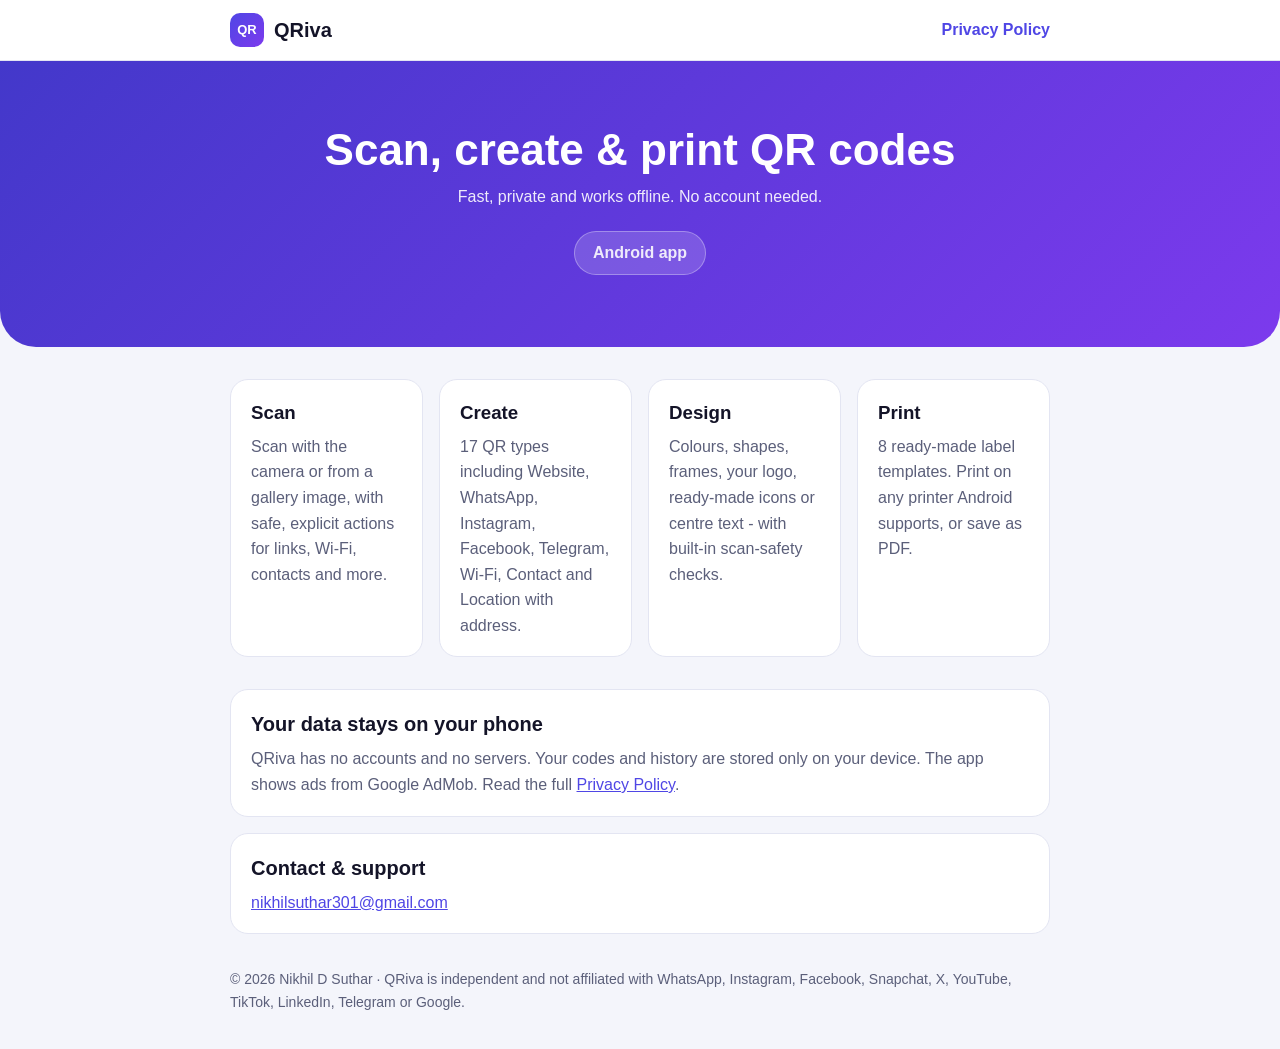
==== index.html @ a1985238 "QRiva website and privacy policy" ====
<!DOCTYPE html>
<html lang="en">
<head>
<meta charset="utf-8">
<meta name="viewport" content="width=device-width, initial-scale=1">
<title>QRiva - Scan, create and print QR codes</title>
<meta name="description" content="QRiva is a fast, private QR code scanner, creator and label printer for Android. Works offline.">
<link rel="stylesheet" href="style.css">
</head>
<body>
<header class="top">
  <div class="wrap">
    <a class="brand" href="index.html"><span class="logo">QR</span> QRiva</a>
    <nav><a href="privacy-policy.html">Privacy Policy</a></nav>
  </div>
</header>

<section class="hero">
  <div class="wrap">
    <h1>Scan, create &amp; print QR codes</h1>
    <p>Fast, private and works offline. No account needed.</p>
    <p class="cta"><span class="pill">Android app</span></p>
  </div>
</section>

<main class="wrap">
  <section class="grid">
    <article><h3>Scan</h3><p>Scan with the camera or from a gallery image, with safe, explicit actions for links, Wi-Fi, contacts and more.</p></article>
    <article><h3>Create</h3><p>17 QR types including Website, WhatsApp, Instagram, Facebook, Telegram, Wi-Fi, Contact and Location with address.</p></article>
    <article><h3>Design</h3><p>Colours, shapes, frames, your logo, ready-made icons or centre text - with built-in scan-safety checks.</p></article>
    <article><h3>Print</h3><p>8 ready-made label templates. Print on any printer Android supports, or save as PDF.</p></article>
  </section>

  <section class="note">
    <h2>Your data stays on your phone</h2>
    <p>QRiva has no accounts and no servers. Your codes and history are stored only on your device. The app shows ads from Google AdMob.
    Read the full <a href="privacy-policy.html">Privacy Policy</a>.</p>
  </section>

  <section class="note">
    <h2>Contact &amp; support</h2>
    <p><a href="mailto:nikhilsuthar301@gmail.com">nikhilsuthar301@gmail.com</a></p>
  </section>
</main>

<footer class="foot"><div class="wrap">&copy; 2026 Nikhil D Suthar &middot; QRiva is independent and not affiliated with WhatsApp, Instagram, Facebook, Snapchat, X, YouTube, TikTok, LinkedIn, Telegram or Google.</div></footer>
</body>
</html>
---- style.css ----
:root {
  --bg: #f4f5fb; --surface: #ffffff; --text: #141428; --muted: #5b5f7a;
  --primary: #4f46e5; --primary-2: #7c3aed; --line: #e3e5f2;
}
@media (prefers-color-scheme: dark) {
  :root { --bg: #0d1020; --surface: #171a33; --text: #eef0ff; --muted: #a3a8c8; --primary: #8b85ff; --line: #2a2e52; }
}
* { box-sizing: border-box; }
html { -webkit-text-size-adjust: 100%; }
body { margin: 0; background: var(--bg); color: var(--text);
  font: 16px/1.6 -apple-system, BlinkMacSystemFont, "Segoe UI", Roboto, Helvetica, Arial, sans-serif; }
.wrap { max-width: 860px; margin: 0 auto; padding: 0 20px; }
a { color: var(--primary); }
.top { background: var(--surface); border-bottom: 1px solid var(--line); }
.top .wrap { display: flex; align-items: center; justify-content: space-between; height: 60px; }
.brand { display: inline-flex; align-items: center; gap: 10px; font-weight: 700; font-size: 20px; color: var(--text); text-decoration: none; }
.logo { display: inline-grid; place-items: center; width: 34px; height: 34px; border-radius: 10px; color: #fff; font-size: 13px; font-weight: 800;
  background: linear-gradient(135deg, var(--primary), var(--primary-2)); }
nav a { text-decoration: none; font-weight: 600; }
.hero { color: #fff; text-align: center; padding: 64px 0 72px;
  background: linear-gradient(135deg, #4338ca, #7c3aed); border-radius: 0 0 36px 36px; }
.hero h1 { margin: 0 0 8px; font-size: clamp(28px, 6vw, 44px); line-height: 1.15; }
.hero p { margin: 0; opacity: .9; }
.cta { margin-top: 22px !important; }
.pill { display: inline-block; background: rgba(255,255,255,.18); border: 1px solid rgba(255,255,255,.35); padding: 8px 18px; border-radius: 999px; font-weight: 600; }
.grid { display: grid; gap: 16px; grid-template-columns: repeat(auto-fit, minmax(190px, 1fr)); margin: 32px 0; }
article, .note { background: var(--surface); border: 1px solid var(--line); border-radius: 18px; padding: 18px 20px; }
article h3 { margin: 0 0 6px; }
article p, .note p { margin: 0; color: var(--muted); }
.note { margin: 0 0 16px; } .note h2 { margin: 0 0 6px; font-size: 20px; }
.doc { background: var(--surface); border: 1px solid var(--line); border-radius: 20px; margin-top: 28px; margin-bottom: 28px; padding: 28px 24px; }
.doc h1 { margin-top: 0; }
.doc h2 { margin: 30px 0 8px; font-size: 20px; }
.doc .meta { color: var(--muted); }
.doc li { margin: 6px 0; }
code { background: var(--bg); padding: 1px 6px; border-radius: 6px; font-size: .9em; }
table { width: 100%; border-collapse: collapse; margin: 8px 0; }
th, td { text-align: left; padding: 8px 10px; border-bottom: 1px solid var(--line); vertical-align: top; }
.foot { color: var(--muted); font-size: 14px; padding: 18px 0 36px; }
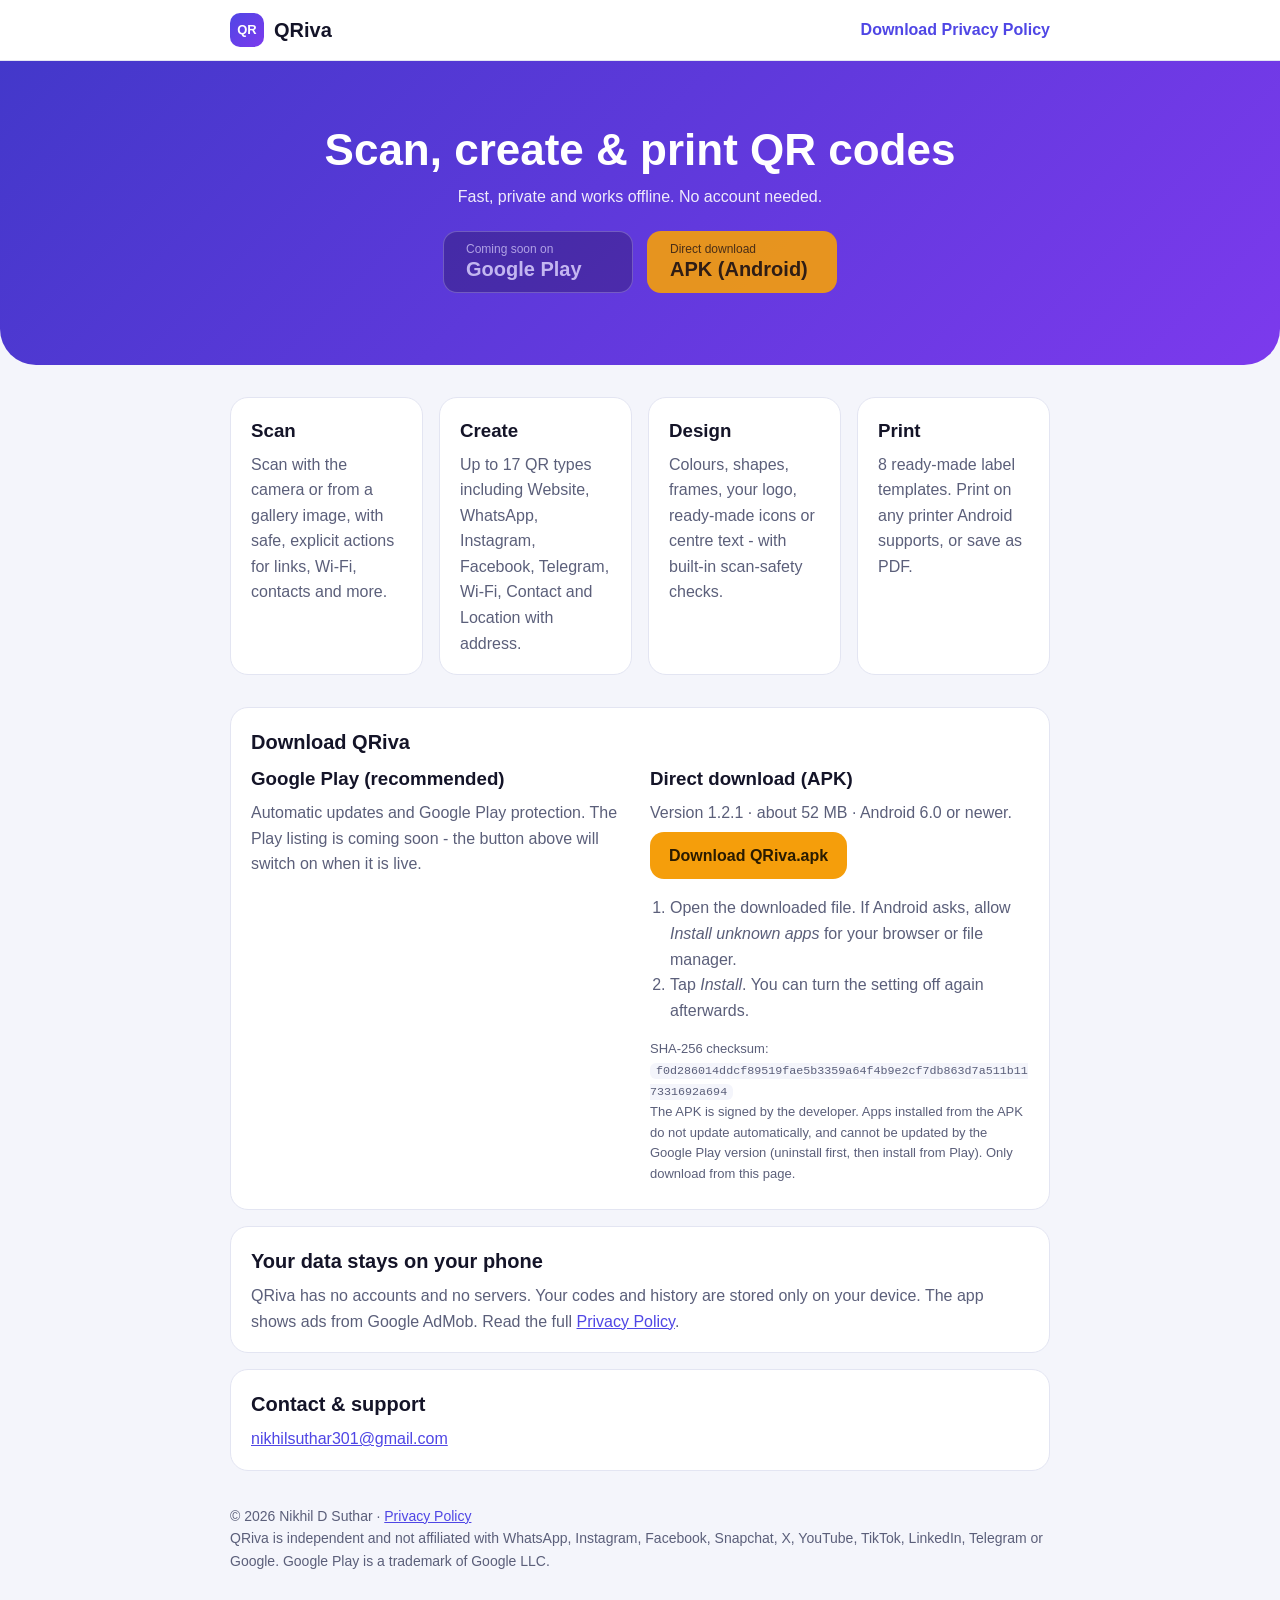
==== commit 752986eb: "Add download section (Google Play coming soon, direct APK)" ====
--- a/index.html
+++ b/index.html
@@ -4,14 +4,14 @@
 <meta charset="utf-8">
 <meta name="viewport" content="width=device-width, initial-scale=1">
 <title>QRiva - Scan, create and print QR codes</title>
-<meta name="description" content="QRiva is a fast, private QR code scanner, creator and label printer for Android. Works offline.">
+<meta name="description" content="QRiva is a fast, private QR code scanner, creator and label printer for Android. Works offline. Download from Google Play or as an APK.">
 <link rel="stylesheet" href="style.css">
 </head>
 <body>
 <header class="top">
   <div class="wrap">
     <a class="brand" href="index.html"><span class="logo">QR</span> QRiva</a>
-    <nav><a href="privacy-policy.html">Privacy Policy</a></nav>
+    <nav><a href="#download">Download</a> <a href="privacy-policy.html">Privacy Policy</a></nav>
   </div>
 </header>
 
@@ -19,16 +19,48 @@
   <div class="wrap">
     <h1>Scan, create &amp; print QR codes</h1>
     <p>Fast, private and works offline. No account needed.</p>
-    <p class="cta"><span class="pill">Android app</span></p>
+    <p class="cta">
+      <!-- GOOGLE PLAY BUTTON: after the app is live, remove the "disabled" class and
+           the aria-disabled attribute, and keep the href below. -->
+      <a class="btn play disabled" aria-disabled="true"
+         href="https://play.google.com/store/apps/details?id=com.nikhilsuthar.qriva">
+        <span class="small">Coming soon on</span><span class="big">Google Play</span>
+      </a>
+      <a class="btn apk" href="https://github.com/Nikilsuthar/qriva-privacy/releases/latest/download/QRiva.apk">
+        <span class="small">Direct download</span><span class="big">APK (Android)</span>
+      </a>
+    </p>
   </div>
 </section>
 
 <main class="wrap">
   <section class="grid">
     <article><h3>Scan</h3><p>Scan with the camera or from a gallery image, with safe, explicit actions for links, Wi-Fi, contacts and more.</p></article>
-    <article><h3>Create</h3><p>17 QR types including Website, WhatsApp, Instagram, Facebook, Telegram, Wi-Fi, Contact and Location with address.</p></article>
+    <article><h3>Create</h3><p>Up to 17 QR types including Website, WhatsApp, Instagram, Facebook, Telegram, Wi-Fi, Contact and Location with address.</p></article>
     <article><h3>Design</h3><p>Colours, shapes, frames, your logo, ready-made icons or centre text - with built-in scan-safety checks.</p></article>
     <article><h3>Print</h3><p>8 ready-made label templates. Print on any printer Android supports, or save as PDF.</p></article>
+  </section>
+
+  <section class="note" id="download">
+    <h2>Download QRiva</h2>
+    <div class="dl">
+      <div>
+        <h3>Google Play (recommended)</h3>
+        <p>Automatic updates and Google Play protection. The Play listing is coming soon - the button above will switch on when it is live.</p>
+      </div>
+      <div>
+        <h3>Direct download (APK)</h3>
+        <p>Version 1.2.1 &middot; about 52 MB &middot; Android 6.0 or newer.</p>
+        <p><a class="btn apk small-btn" href="https://github.com/Nikilsuthar/qriva-privacy/releases/latest/download/QRiva.apk">Download QRiva.apk</a></p>
+        <ol>
+          <li>Open the downloaded file. If Android asks, allow <em>Install unknown apps</em> for your browser or file manager.</li>
+          <li>Tap <em>Install</em>. You can turn the setting off again afterwards.</li>
+        </ol>
+        <p class="fine">SHA-256 checksum: <code>f0d286014ddcf89519fae5b3359a64f4b9e2cf7db863d7a511b117331692a694</code><br>
+        The APK is signed by the developer. Apps installed from the APK do not update automatically, and cannot be updated
+        by the Google Play version (uninstall first, then install from Play). Only download from this page.</p>
+      </div>
+    </div>
   </section>
 
   <section class="note">
@@ -43,6 +75,6 @@
   </section>
 </main>
 
-<footer class="foot"><div class="wrap">&copy; 2026 Nikhil D Suthar &middot; QRiva is independent and not affiliated with WhatsApp, Instagram, Facebook, Snapchat, X, YouTube, TikTok, LinkedIn, Telegram or Google.</div></footer>
+<footer class="foot"><div class="wrap">&copy; 2026 Nikhil D Suthar &middot; <a href="privacy-policy.html">Privacy Policy</a><br>QRiva is independent and not affiliated with WhatsApp, Instagram, Facebook, Snapchat, X, YouTube, TikTok, LinkedIn, Telegram or Google. Google Play is a trademark of Google LLC.</div></footer>
 </body>
 </html>
--- a/style.css
+++ b/style.css
@@ -37,3 +37,19 @@
 table { width: 100%; border-collapse: collapse; margin: 8px 0; }
 th, td { text-align: left; padding: 8px 10px; border-bottom: 1px solid var(--line); vertical-align: top; }
 .foot { color: var(--muted); font-size: 14px; padding: 18px 0 36px; }
+
+/* Download buttons */
+.cta { display: flex; gap: 14px; justify-content: center; flex-wrap: wrap; }
+.btn { display: inline-flex; flex-direction: column; align-items: flex-start; justify-content: center; min-width: 190px; padding: 10px 22px;
+  border-radius: 14px; text-decoration: none; color: #fff; border: 1px solid rgba(255,255,255,.35); background: rgba(0,0,0,.35); }
+.btn .small { font-size: 12px; opacity: .85; line-height: 1.2; }
+.btn .big { font-size: 20px; font-weight: 700; line-height: 1.25; }
+.btn.apk { background: #f59e0b; color: #2a1b00; border-color: transparent; }
+.btn.play.disabled { opacity: .7; cursor: not-allowed; pointer-events: none; }
+.btn:focus-visible { outline: 3px solid #fff; outline-offset: 2px; }
+.small-btn { display: inline-block; min-width: 0; padding: 10px 18px; font-weight: 700; background: var(--primary); color: #fff; }
+.dl { display: grid; gap: 20px; grid-template-columns: repeat(auto-fit, minmax(260px, 1fr)); }
+.dl h3 { margin: 0 0 6px; }
+.dl p { color: var(--muted); margin: 6px 0; }
+.dl ol { color: var(--muted); padding-left: 20px; }
+.fine { font-size: 13px; overflow-wrap: anywhere; }
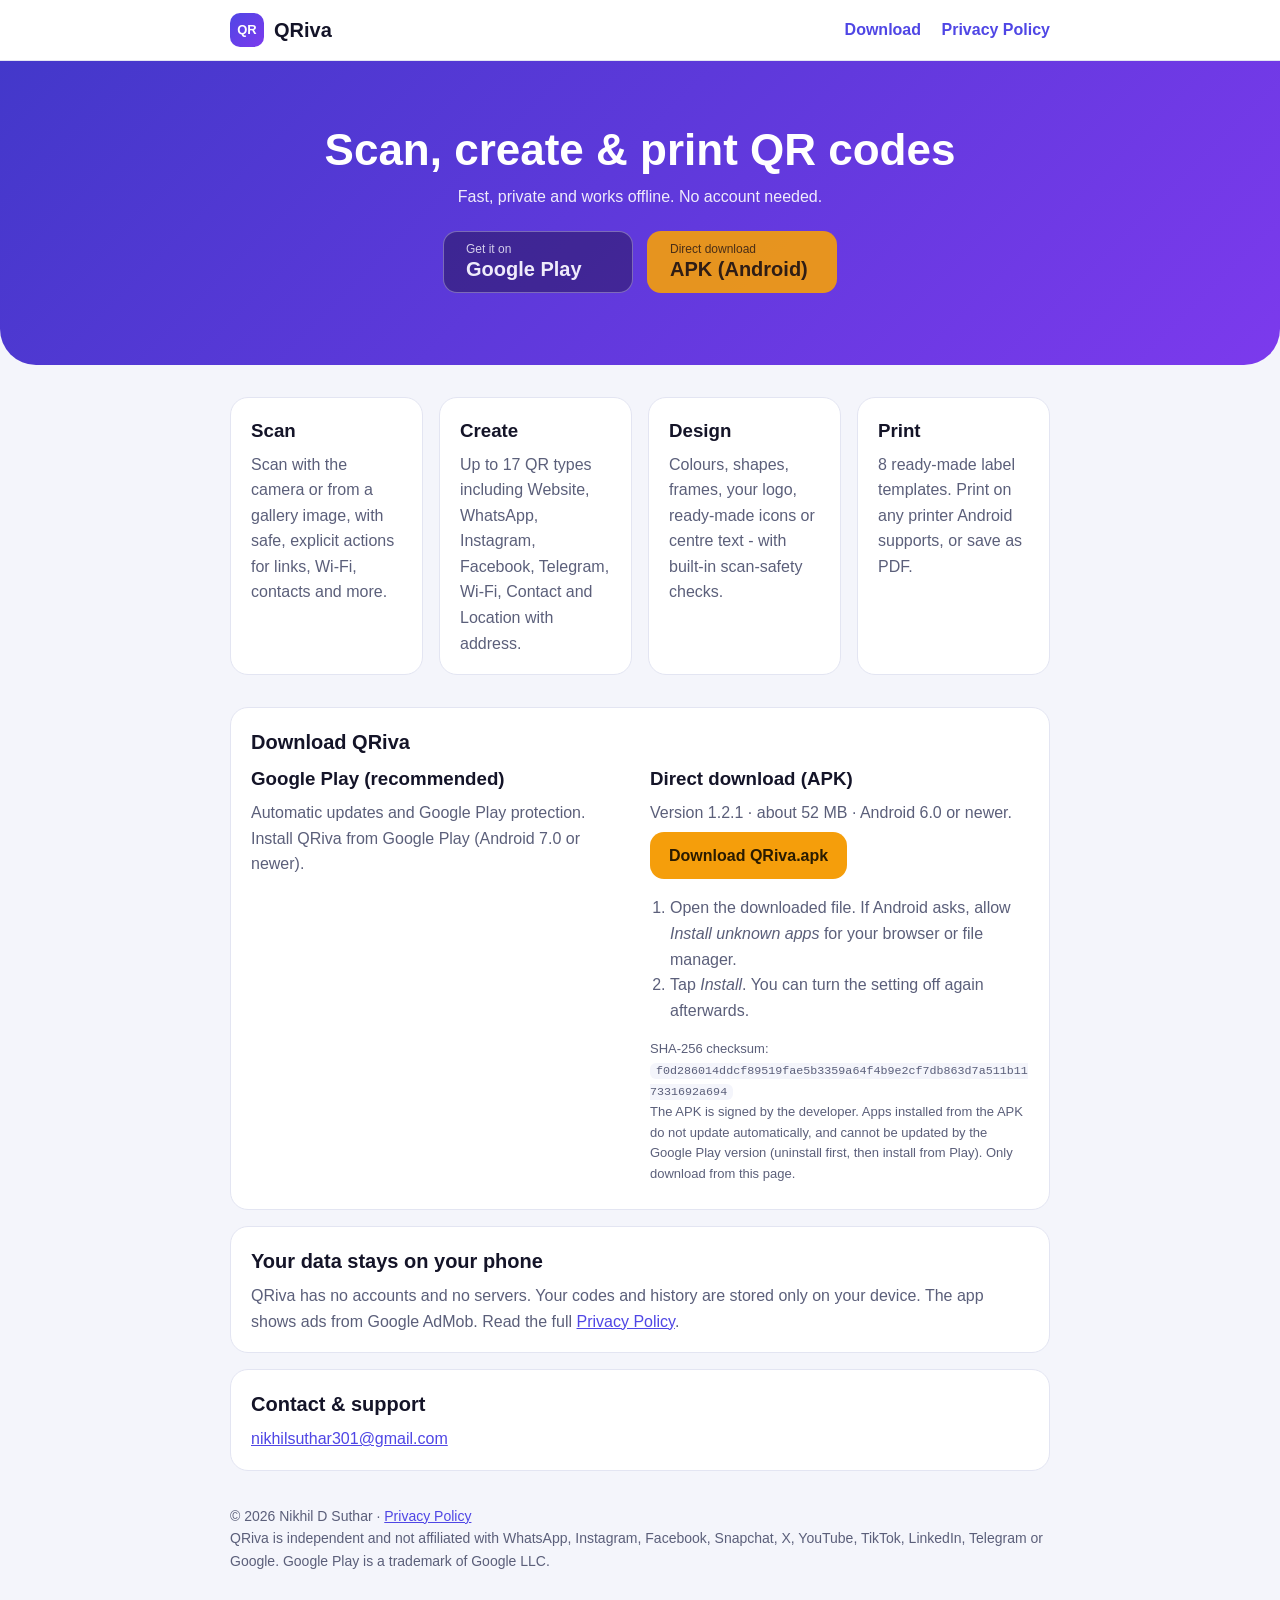
==== commit 7bfd5fd9: "Google Play button is now live" ====
--- a/index.html
+++ b/index.html
@@ -22,9 +22,9 @@
     <p class="cta">
       <!-- GOOGLE PLAY BUTTON: after the app is live, remove the "disabled" class and
            the aria-disabled attribute, and keep the href below. -->
-      <a class="btn play disabled" aria-disabled="true"
+      <a class="btn play"
          href="https://play.google.com/store/apps/details?id=com.nikhilsuthar.qriva">
-        <span class="small">Coming soon on</span><span class="big">Google Play</span>
+        <span class="small">Get it on</span><span class="big">Google Play</span>
       </a>
       <a class="btn apk" href="https://github.com/Nikilsuthar/qriva-privacy/releases/latest/download/QRiva.apk">
         <span class="small">Direct download</span><span class="big">APK (Android)</span>
@@ -46,7 +46,7 @@
     <div class="dl">
       <div>
         <h3>Google Play (recommended)</h3>
-        <p>Automatic updates and Google Play protection. The Play listing is coming soon - the button above will switch on when it is live.</p>
+        <p>Automatic updates and Google Play protection. Install QRiva from Google Play (Android 7.0 or newer).</p>
       </div>
       <div>
         <h3>Direct download (APK)</h3>
--- a/style.css
+++ b/style.css
@@ -53,3 +53,4 @@
 .dl p { color: var(--muted); margin: 6px 0; }
 .dl ol { color: var(--muted); padding-left: 20px; }
 .fine { font-size: 13px; overflow-wrap: anywhere; }
+nav a + a { margin-left: 16px; }
